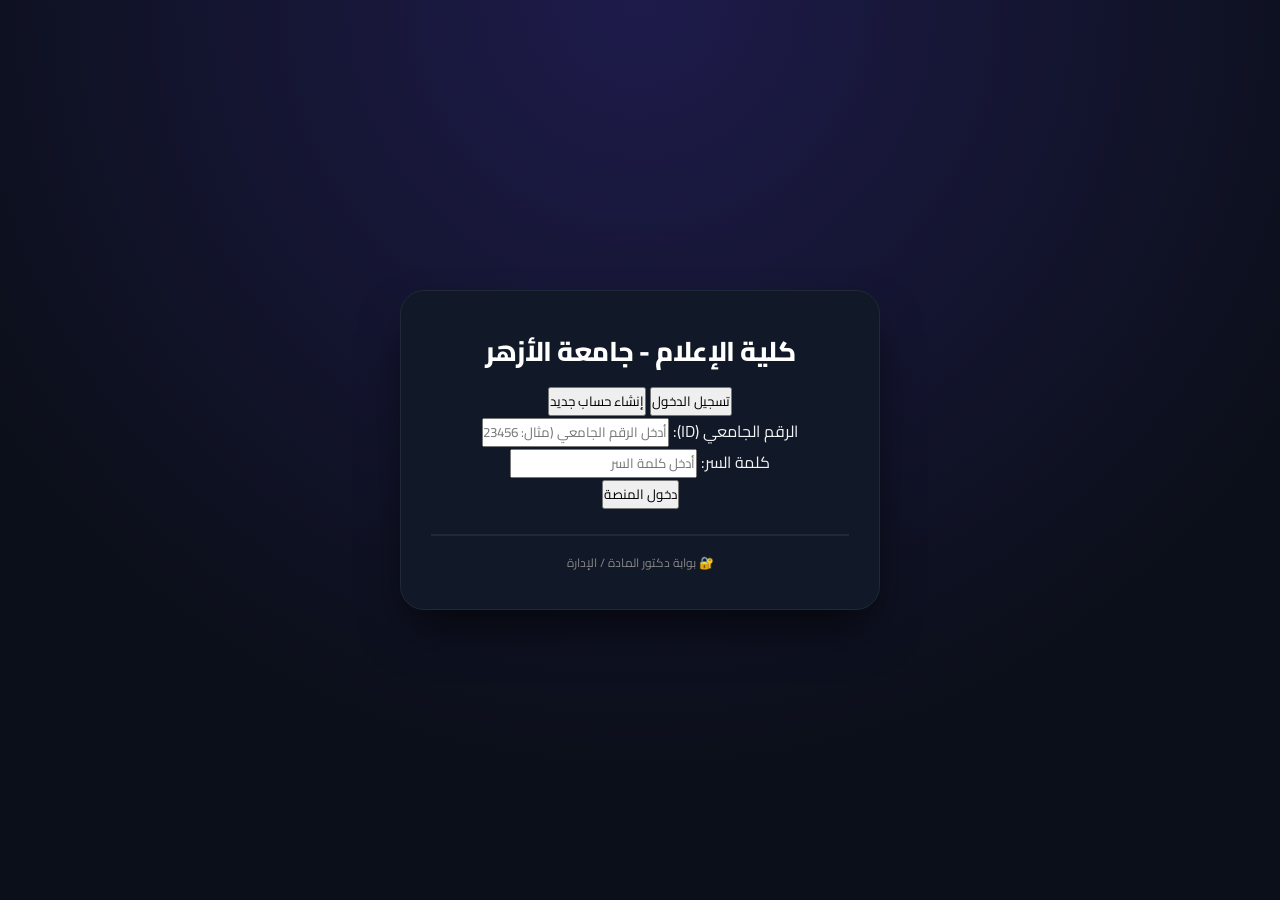
==== index.html @ c74ef240 "Create index.html" ====
<!DOCTYPE html>
<html lang="ar" dir="rtl">
<head>
    <meta charset="UTF-8">
    <meta name="viewport" content="width=device-width, initial-scale=1.0">
    <title>كلية الإعلام - جامعة الأزهر</title>
    <link rel="stylesheet" href="style.css">
</head>
<body>
    <div class="container">
        <h2>كلية الإعلام - جامعة الأزهر</h2>
        
        <div class="tab-buttons">
            <button id="tabLoginBtn" class="active-tab" onclick="showTab('login')">تسجيل الدخول</button>
            <button id="tabSignupBtn" onclick="showTab('signup')">إنشاء حساب جديد</button>
        </div>

        <div id="loginBox">
            <div class="input-group">
                <label>الرقم الجامعي (ID):</label>
                <input type="text" id="loginId" placeholder="أدخل الرقم الجامعي (مثال: AZ123456)">
            </div>
            <div class="input-group">
                <label>كلمة السر:</label>
                <input type="password" id="loginPassword" placeholder="أدخل كلمة السر">
            </div>
            <button type="button" class="btn" onclick="login()">دخول المنصة</button>
        </div>

        <div id="signupBox" style="display: none;">
            <div class="input-group">
                <label>الاسم ثلاثي:</label>
                <input type="text" id="fullname" placeholder="أدخل اسمك الثلاثي">
            </div>
            <div class="input-group">
                <label>رقم التليفون:</label>
                <input type="tel" id="phone" placeholder="01xxxxxxxx">
            </div>
            <div class="input-group">
                <label>الفرقة الدراسية:</label>
                <select id="grade">
                    <option value="الفرقة الأولى">الفرقة الأولى</option>
                    <option value="الفرقة الثانية">الفرقة الثانية</option>
                    <option value="الفرقة الثالثة">الفرقة الثالثة</option>
                    <option value="الفرقة الرابعة">الفرقة الرابعة</option>
                </select>
            </div>
            <div class="input-group">
                <label>كلمة السر:</label>
                <input type="password" id="password" placeholder="أدخل كلمة السر">
            </div>
            <button type="button" class="btn" onclick="createAccount()">إنشاء الحساب</button>
        </div>

        <p id="authStatus" class="status-msg"></p>

        <hr style="margin-top: 25px; border: 0.5px solid #1f2937;">
        <a href="admin.html" style="font-size: 12px; color: #888; text-decoration: none; display: block; margin-top: 15px;">🔐 بوابة دكتور المادة / الإدارة</a>
    </div>

    <script src="script.js"></script>
    <script>
        function showTab(tab) {
            if(tab === 'login') {
                document.getElementById('loginBox').style.display = 'block';
                document.getElementById('signupBox').style.display = 'none';
                document.getElementById('tabLoginBtn').classList.add('active-tab');
                document.getElementById('tabSignupBtn').classList.remove('active-tab');
            } else {
                document.getElementById('loginBox').style.display = 'none';
                document.getElementById('signupBox').style.display = 'block';
                document.getElementById('tabSignupBtn').classList.add('active-tab');
                document.getElementById('tabLoginBtn').classList.remove('active-tab');
            }
        }
    </script>
</body>
</html>
---- style.css ----
@import url('https://fonts.googleapis.com/css2?family=Cairo:wght@400;600;700;800&display=swap');

:root {
    --primary-color: #6366f1;
    --primary-hover: #4f46e5;
    --bg-color: #0b0f19;
    --card-bg: #111827;
    --text-main: #f3f4f6;
    --text-sub: #9ca3af;
    --accent-green: #10b981;
    --accent-red: #ef4444;
    --border-color: #1f2937;
}

* {
    box-sizing: border-box;
    margin: 0;
    padding: 0;
    font-family: 'Cairo', sans-serif;
}

body {
    background-color: var(--bg-color);
    color: var(--text-main);
    display: flex;
    justify-content: center;
    align-items: center;
    min-height: 100vh;
    padding: 20px;
    direction: rtl;
    background-image: radial-gradient(circle at 50% 0%, #1e1b4b 0%, var(--bg-color) 70%);
}

.container {
    width: 100%;
    max-width: 480px;
    background: var(--card-bg);
    padding: 35px 30px;
    border-radius: 24px;
    box-shadow: 0 25px 50px -12px rgba(0, 0, 0, 0.7);
    border: 1px solid var(--border-color);
    text-align: center;
    position: relative;
    overflow: hidden;
}

.admin-badge {
    display: inline-block;
    padding: 6px 14px;
    background: rgba(99, 102, 241, 0.1);
    color: #818cf8;
    border-radius: 20px;
    font-size: 0.75rem;
    font-weight: 700;
    margin-bottom: 15px;
    border: 1px solid rgba(99, 102, 241, 0.2);
}

h2 {
    font-size: 1.7rem;
    font-weight: 800;
    margin-bottom: 8px;
    color: #ffffff;
    letter-spacing: -0.5px;
}

p {
    color: var(--text-sub);
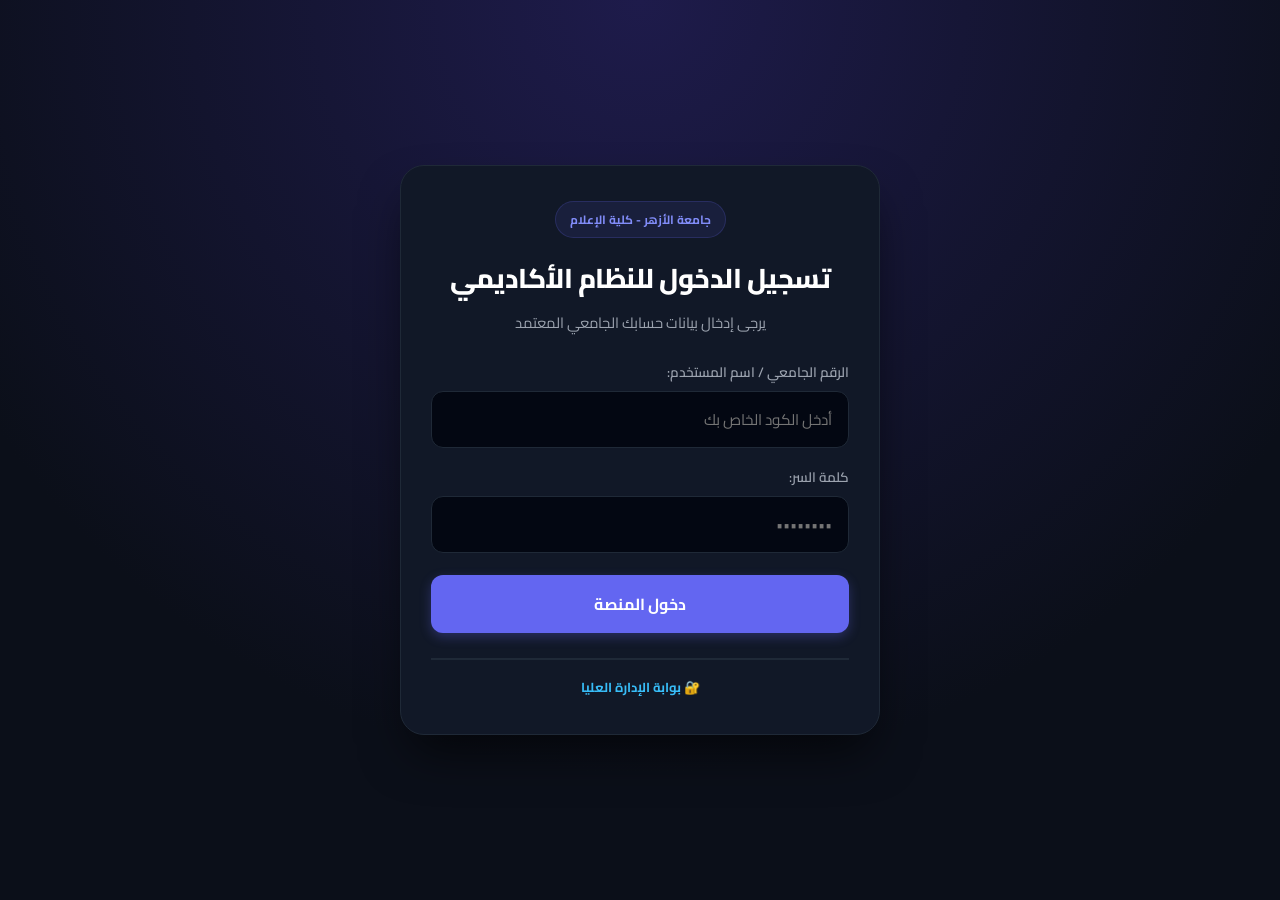
==== commit 4695357d: "Update index.html" ====
--- a/index.html
+++ b/index.html
@@ -3,74 +3,61 @@
 <head>
     <meta charset="UTF-8">
     <meta name="viewport" content="width=device-width, initial-scale=1.0">
-    <title>كلية الإعلام - جامعة الأزهر</title>
+    <title>كلية الإعلام - جامعة الأزهر | تسجيل الدخول</title>
     <link rel="stylesheet" href="style.css">
 </head>
 <body>
     <div class="container">
-        <h2>كلية الإعلام - جامعة الأزهر</h2>
-        
-        <div class="tab-buttons">
-            <button id="tabLoginBtn" class="active-tab" onclick="showTab('login')">تسجيل الدخول</button>
-            <button id="tabSignupBtn" onclick="showTab('signup')">إنشاء حساب جديد</button>
+        <div class="admin-badge">جامعة الأزهر - كلية الإعلام</div>
+        <h2>تسجيل الدخول للنظام الأكاديمي</h2>
+        <p>يرجى إدخال بيانات حسابك الجامعي المعتمد</p>
+
+        <div class="input-group">
+            <label>الرقم الجامعي / اسم المستخدم:</label>
+            <input type="text" id="loginId" placeholder="أدخل الكود الخاص بك">
         </div>
-
-        <div id="loginBox">
-            <div class="input-group">
-                <label>الرقم الجامعي (ID):</label>
-                <input type="text" id="loginId" placeholder="أدخل الرقم الجامعي (مثال: AZ123456)">
-            </div>
-            <div class="input-group">
-                <label>كلمة السر:</label>
-                <input type="password" id="loginPassword" placeholder="أدخل كلمة السر">
-            </div>
-            <button type="button" class="btn" onclick="login()">دخول المنصة</button>
+        <div class="input-group">
+            <label>كلمة السر:</label>
+            <input type="password" id="loginPassword" placeholder="••••••••">
         </div>
-
-        <div id="signupBox" style="display: none;">
-            <div class="input-group">
-                <label>الاسم ثلاثي:</label>
-                <input type="text" id="fullname" placeholder="أدخل اسمك الثلاثي">
-            </div>
-            <div class="input-group">
-                <label>رقم التليفون:</label>
-                <input type="tel" id="phone" placeholder="01xxxxxxxx">
-            </div>
-            <div class="input-group">
-                <label>الفرقة الدراسية:</label>
-                <select id="grade">
-                    <option value="الفرقة الأولى">الفرقة الأولى</option>
-                    <option value="الفرقة الثانية">الفرقة الثانية</option>
-                    <option value="الفرقة الثالثة">الفرقة الثالثة</option>
-                    <option value="الفرقة الرابعة">الفرقة الرابعة</option>
-                </select>
-            </div>
-            <div class="input-group">
-                <label>كلمة السر:</label>
-                <input type="password" id="password" placeholder="أدخل كلمة السر">
-            </div>
-            <button type="button" class="btn" onclick="createAccount()">إنشاء الحساب</button>
-        </div>
+        <button type="button" class="btn" onclick="systemLogin()">دخول المنصة</button>
 
         <p id="authStatus" class="status-msg"></p>
 
-        <hr style="margin-top: 25px; border: 0.5px solid #1f2937;">
-        <a href="admin.html" style="font-size: 12px; color: #888; text-decoration: none; display: block; margin-top: 15px;">🔐 بوابة دكتور المادة / الإدارة</a>
+        <hr style="margin-top: 25px; border: 0.5px solid var(--border-color);">
+        <a href="admin-select.html" style="font-size: 13px; color: #38bdf8; text-decoration: none; display: block; margin-top: 15px; font-weight: bold;">🔐 بوابة الإدارة العليا</a>
     </div>
 
     <script src="script.js"></script>
     <script>
-        function showTab(tab) {
-            if(tab === 'login') {
-                document.getElementById('loginBox').style.display = 'block';
-                document.getElementById('signupBox').style.display = 'none';
-                document.getElementById('tabLoginBtn').classList.add('active-tab');
-                document.getElementById('tabSignupBtn').classList.remove('active-tab');
-            } else {
-                document.getElementById('loginBox').style.display = 'none';
-                document.getElementById('signupBox').style.display = 'block';
-                document.getElementById('tabSignupBtn').classList.add('active-tab');
-                document.getElementById('tabLoginBtn').classList.remove('active-tab');
+        async function systemLogin() {
+            const id = document.getElementById('loginId').value.trim();
+            const pass = document.getElementById('loginPassword').value.trim();
+            const statusEl = document.getElementById('authStatus');
+
+            if (!id || !pass) {
+                alert("يرجى إدخال البيانات كاملة!");
+                return;
+            }
+
+            statusEl.style.color = "#38bdf8";
+            statusEl.textContent = "⏳ جاري التحقق من البيانات سحابياً...";
+
+            try {
+                const res = await fetch(`${googleScriptUrl}?action=loginStudent&id=${id}&pass=${pass}`);
+                const data = await res.json();
+
+                if (data.success) {
+                    localStorage.setItem('currentUser', JSON.stringify(data.student));
+                    window.location.href = "student.html";
+                    return;
+                } else {
+                    statusEl.style.color = "var(--accent-red)";
+                    statusEl.textContent = "❌ بيانات الدخول غير صحيحة!";
+                }
+            } catch (e) {
+                statusEl.style.color = "var(--accent-red)";
+                statusEl.textContent = "❌ خطأ في الاتصال بالسحابة.";
             }
         }
     </script>
--- a/style.css
+++ b/style.css
@@ -12,57 +12,61 @@
     --border-color: #1f2937;
 }
 
-* {
-    box-sizing: border-box;
-    margin: 0;
-    padding: 0;
-    font-family: 'Cairo', sans-serif;
-}
+* { box-sizing: border-box; margin: 0; padding: 0; font-family: 'Cairo', sans-serif; }
 
 body {
-    background-color: var(--bg-color);
-    color: var(--text-main);
-    display: flex;
-    justify-content: center;
-    align-items: center;
-    min-height: 100vh;
-    padding: 20px;
-    direction: rtl;
+    background-color: var(--bg-color); color: var(--text-main);
+    display: flex; justify-content: center; align-items: center;
+    min-height: 100vh; padding: 20px; direction: rtl;
     background-image: radial-gradient(circle at 50% 0%, #1e1b4b 0%, var(--bg-color) 70%);
 }
 
 .container {
-    width: 100%;
-    max-width: 480px;
-    background: var(--card-bg);
-    padding: 35px 30px;
-    border-radius: 24px;
+    width: 100%; max-width: 480px; background: var(--card-bg);
+    padding: 35px 30px; border-radius: 24px;
     box-shadow: 0 25px 50px -12px rgba(0, 0, 0, 0.7);
-    border: 1px solid var(--border-color);
-    text-align: center;
-    position: relative;
-    overflow: hidden;
+    border: 1px solid var(--border-color); text-align: center; position: relative; overflow: hidden;
 }
 
 .admin-badge {
-    display: inline-block;
-    padding: 6px 14px;
-    background: rgba(99, 102, 241, 0.1);
-    color: #818cf8;
-    border-radius: 20px;
-    font-size: 0.75rem;
-    font-weight: 700;
-    margin-bottom: 15px;
-    border: 1px solid rgba(99, 102, 241, 0.2);
+    display: inline-block; padding: 6px 14px; background: rgba(99, 102, 241, 0.1);
+    color: #818cf8; border-radius: 20px; font-size: 0.75rem; font-weight: 700;
+    margin-bottom: 15px; border: 1px solid rgba(99, 102, 241, 0.2);
 }
 
-h2 {
-    font-size: 1.7rem;
-    font-weight: 800;
-    margin-bottom: 8px;
-    color: #ffffff;
-    letter-spacing: -0.5px;
+h2 { font-size: 1.7rem; font-weight: 800; margin-bottom: 8px; color: #ffffff; letter-spacing: -0.5px; }
+p { color: var(--text-sub); font-size: 0.92rem; margin-bottom: 24px; line-height: 1.5; }
+
+.card {
+    background: rgba(17, 24, 39, 0.7); padding: 22px; border-radius: 16px;
+    border: 1px solid var(--border-color); margin-bottom: 20px; text-align: right;
+    box-shadow: inset 0 2px 4px 0 rgba(0, 0, 0, 0.06);
 }
+.card h3 { font-size: 1.05rem; margin-bottom: 10px; color: #38bdf8; font-weight: 700; }
 
-p {
-    color: var(--text-sub);
+.input-group { margin-bottom: 16px; text-align: right; }
+.input-group label { display: block; font-size: 0.85rem; margin-bottom: 6px; color: var(--text-sub); font-weight: 600; }
+
+input, select, textarea {
+    width: 100%; padding: 13px 16px; border-radius: 12px; border: 1px solid var(--border-color);
+    background-color: #030712; color: #fff; font-size: 0.95rem; outline: none;
+    transition: all 0.3s cubic-bezier(0.4, 0, 0.2, 1);
+}
+input:focus, select:focus, textarea:focus { border-color: var(--primary-color); box-shadow: 0 0 0 4px rgba(99, 102, 241, 0.15); }
+
+.btn {
+    width: 100%; padding: 14px; border: none; border-radius: 12px;
+    background-color: var(--primary-color); color: #fff; font-size: 1rem; font-weight: 700;
+    cursor: pointer; transition: all 0.3s cubic-bezier(0.4, 0, 0.2, 1); margin-top: 6px;
+    box-shadow: 0 4px 12px rgba(99, 102, 241, 0.3);
+}
+.btn:hover { background-color: var(--primary-hover); transform: translateY(-2px); box-shadow: 0 6px 16px rgba(99, 102, 241, 0.4); }
+
+.btn-secondary { background-color: transparent; border: 1px solid var(--border-color); color: var(--text-sub); margin-top: 10px; box-shadow: none; }
+.btn-secondary:hover { background-color: rgba(255, 255, 255, 0.03); color: #fff; border-color: var(--text-sub); }
+
+.status-msg { margin-top: 15px; font-weight: 700; font-size: 0.9rem; }
+
+table { width: 100%; border-collapse: collapse; margin-top: 10px; font-size: 0.85rem; }
+th, td { padding: 10px; border: 1px solid var(--border-color); text-align: center; }
+th { background-color: #030712; color: #38bdf8; }
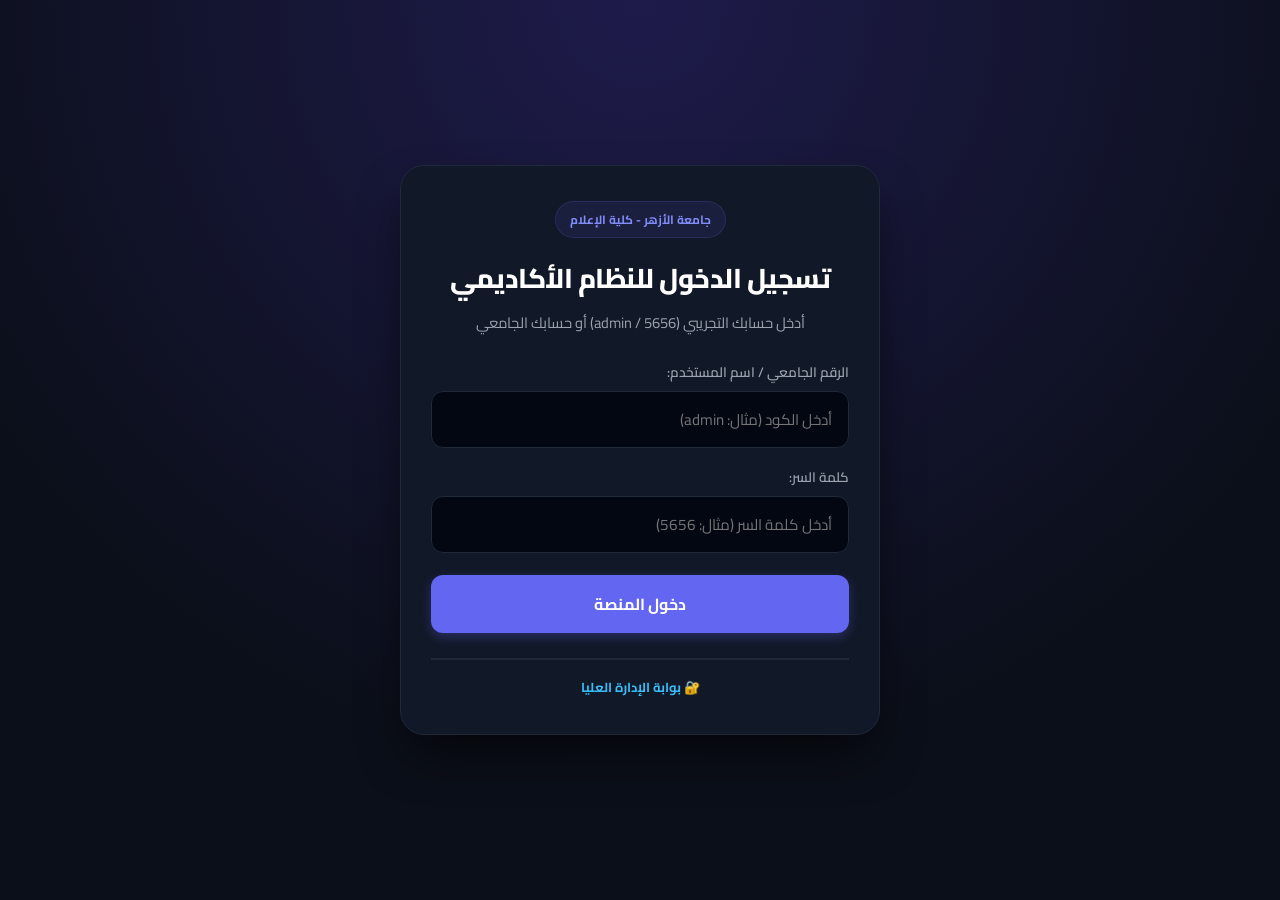
==== commit 08de3da8: "Update index.html" ====
--- a/index.html
+++ b/index.html
@@ -10,15 +10,15 @@
     <div class="container">
         <div class="admin-badge">جامعة الأزهر - كلية الإعلام</div>
         <h2>تسجيل الدخول للنظام الأكاديمي</h2>
-        <p>يرجى إدخال بيانات حسابك الجامعي المعتمد</p>
+        <p>أدخل حسابك التجريبي (admin / 5656) أو حسابك الجامعي</p>
 
         <div class="input-group">
             <label>الرقم الجامعي / اسم المستخدم:</label>
-            <input type="text" id="loginId" placeholder="أدخل الكود الخاص بك">
+            <input type="text" id="loginId" placeholder="أدخل الكود (مثال: admin)">
         </div>
         <div class="input-group">
             <label>كلمة السر:</label>
-            <input type="password" id="loginPassword" placeholder="••••••••">
+            <input type="password" id="loginPassword" placeholder="أدخل كلمة السر (مثال: 5656)">
         </div>
         <button type="button" class="btn" onclick="systemLogin()">دخول المنصة</button>
 
@@ -35,22 +35,24 @@
             const pass = document.getElementById('loginPassword').value.trim();
             const statusEl = document.getElementById('authStatus');
 
-            if (!id || !pass) {
-                alert("يرجى إدخال البيانات كاملة!");
+            if (!id || !pass) { alert("يرجى إدخال البيانات!"); return; }
+
+            // حسابك التجريبي المباشر للفرقة الأولى
+            if (id === "admin" && pass === "5656") {
+                localStorage.setItem('currentUser', JSON.stringify({ id: "5656", name: "أحمد سمير (تجريبي)", grade: "الفرقة الأولى", phone: "01000000000" }));
+                window.location.href = "student.html";
                 return;
             }
 
             statusEl.style.color = "#38bdf8";
-            statusEl.textContent = "⏳ جاري التحقق من البيانات سحابياً...";
+            statusEl.textContent = "⏳ جاري التحقق سحابياً...";
 
             try {
                 const res = await fetch(`${googleScriptUrl}?action=loginStudent&id=${id}&pass=${pass}`);
                 const data = await res.json();
-
                 if (data.success) {
                     localStorage.setItem('currentUser', JSON.stringify(data.student));
                     window.location.href = "student.html";
-                    return;
                 } else {
                     statusEl.style.color = "var(--accent-red)";
                     statusEl.textContent = "❌ بيانات الدخول غير صحيحة!";
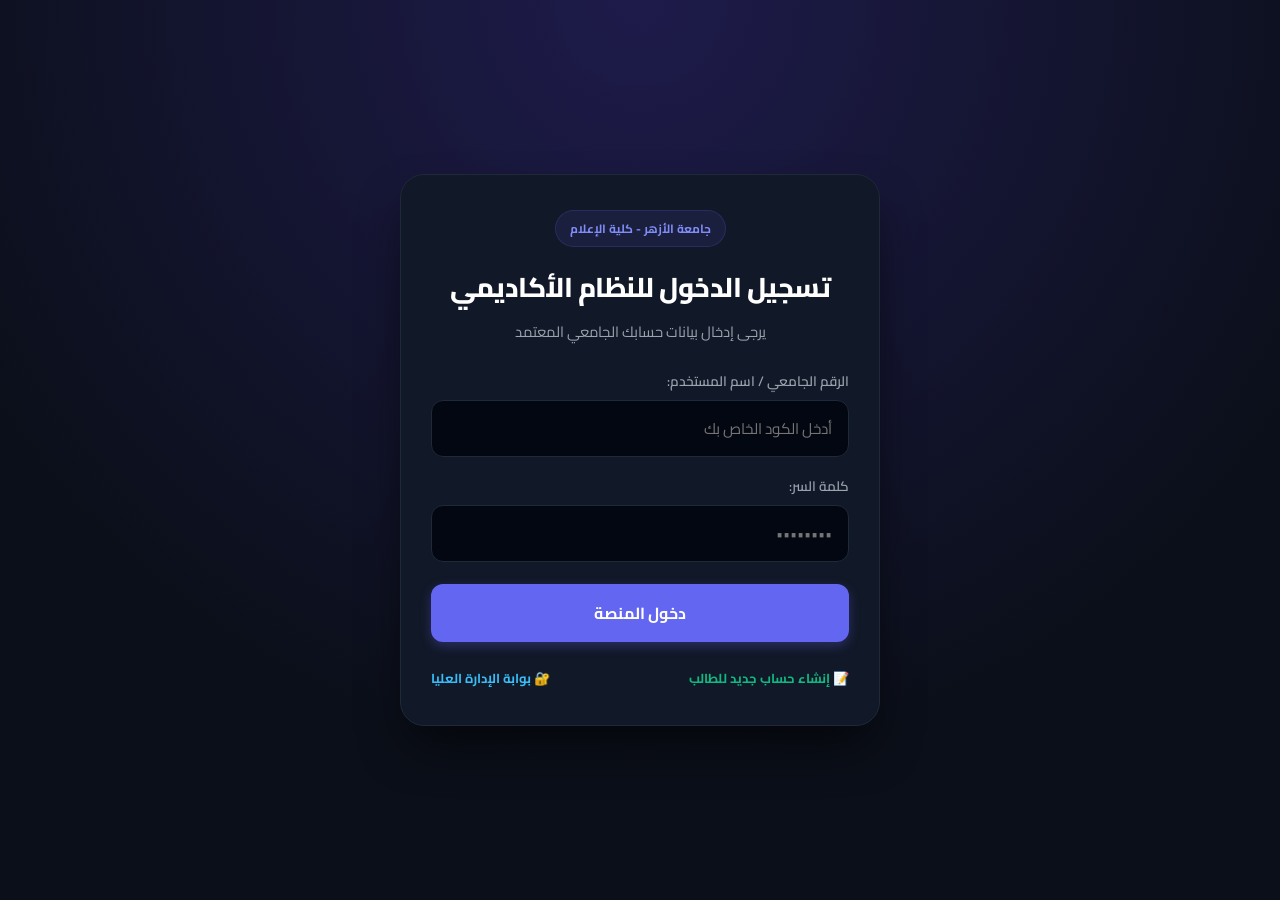
==== commit c93fd352: "Update index.html" ====
--- a/index.html
+++ b/index.html
@@ -10,22 +10,24 @@
     <div class="container">
         <div class="admin-badge">جامعة الأزهر - كلية الإعلام</div>
         <h2>تسجيل الدخول للنظام الأكاديمي</h2>
-        <p>أدخل حسابك التجريبي (admin / 5656) أو حسابك الجامعي</p>
+        <p>يرجى إدخال بيانات حسابك الجامعي المعتمد</p>
 
         <div class="input-group">
             <label>الرقم الجامعي / اسم المستخدم:</label>
-            <input type="text" id="loginId" placeholder="أدخل الكود (مثال: admin)">
+            <input type="text" id="loginId" placeholder="أدخل الكود الخاص بك">
         </div>
         <div class="input-group">
             <label>كلمة السر:</label>
-            <input type="password" id="loginPassword" placeholder="أدخل كلمة السر (مثال: 5656)">
+            <input type="password" id="loginPassword" placeholder="••••••••">
         </div>
         <button type="button" class="btn" onclick="systemLogin()">دخول المنصة</button>
 
         <p id="authStatus" class="status-msg"></p>
 
-        <hr style="margin-top: 25px; border: 0.5px solid var(--border-color);">
-        <a href="admin-select.html" style="font-size: 13px; color: #38bdf8; text-decoration: none; display: block; margin-top: 15px; font-weight: bold;">🔐 بوابة الإدارة العليا</a>
+        <div style="margin-top: 15px; display: flex; justify-content: space-between; font-size: 13px;">
+            <a href="register.html" style="color: #10b981; text-decoration: none; font-weight: bold;">📝 إنشاء حساب جديد للطالب</a>
+            <a href="admin-select.html" style="color: #38bdf8; text-decoration: none; font-weight: bold;">🔐 بوابة الإدارة العليا</a>
+        </div>
     </div>
 
     <script src="script.js"></script>
@@ -37,9 +39,9 @@
 
             if (!id || !pass) { alert("يرجى إدخال البيانات!"); return; }
 
-            // حسابك التجريبي المباشر للفرقة الأولى
+            // الحساب التجريبي الخاص بك (مخفي برمجياً فقط)
             if (id === "admin" && pass === "5656") {
-                localStorage.setItem('currentUser', JSON.stringify({ id: "5656", name: "أحمد سمير (تجريبي)", grade: "الفرقة الأولى", phone: "01000000000" }));
+                localStorage.setItem('currentUser', JSON.stringify({ id: "5656", name: "أحمد سمير", grade: "الفرقة الأولى", phone: "01000000000" }));
                 window.location.href = "student.html";
                 return;
             }
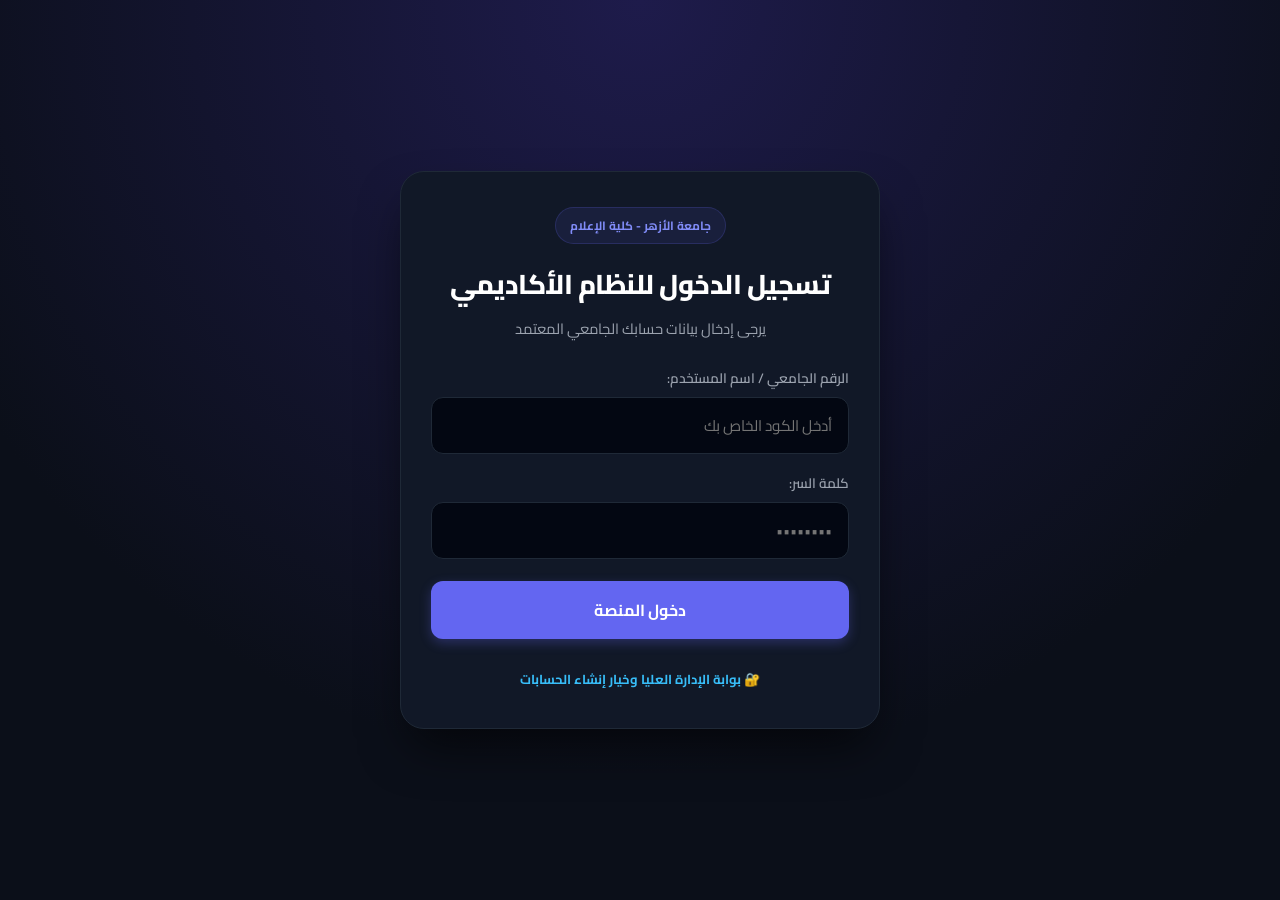
==== commit 12f9ea32: "Update index.html" ====
--- a/index.html
+++ b/index.html
@@ -24,9 +24,8 @@
 
         <p id="authStatus" class="status-msg"></p>
 
-        <div style="margin-top: 15px; display: flex; justify-content: space-between; font-size: 13px;">
-            <a href="register.html" style="color: #10b981; text-decoration: none; font-weight: bold;">📝 إنشاء حساب جديد للطالب</a>
-            <a href="admin-select.html" style="color: #38bdf8; text-decoration: none; font-weight: bold;">🔐 بوابة الإدارة العليا</a>
+        <div style="margin-top: 15px; text-align: center;">
+            <a href="admin-select.html" style="font-size: 13px; color: #38bdf8; text-decoration: none; font-weight: bold;">🔐 بوابة الإدارة العليا وخيار إنشاء الحسابات</a>
         </div>
     </div>
 
@@ -39,18 +38,11 @@
 
             if (!id || !pass) { alert("يرجى إدخال البيانات!"); return; }
 
-            // الحساب التجريبي الخاص بك (مخفي برمجياً فقط)
-            if (id === "admin" && pass === "5656") {
-                localStorage.setItem('currentUser', JSON.stringify({ id: "5656", name: "أحمد سمير", grade: "الفرقة الأولى", phone: "01000000000" }));
-                window.location.href = "student.html";
-                return;
-            }
-
             statusEl.style.color = "#38bdf8";
             statusEl.textContent = "⏳ جاري التحقق سحابياً...";
 
             try {
-                const res = await fetch(`${googleScriptUrl}?action=loginStudent&id=${id}&pass=${pass}`);
+                const res = await fetch(`${googleScriptUrl}?action=loginStudent&id=${encodeURIComponent(id)}&pass=${encodeURIComponent(pass)}`);
                 const data = await res.json();
                 if (data.success) {
                     localStorage.setItem('currentUser', JSON.stringify(data.student));
